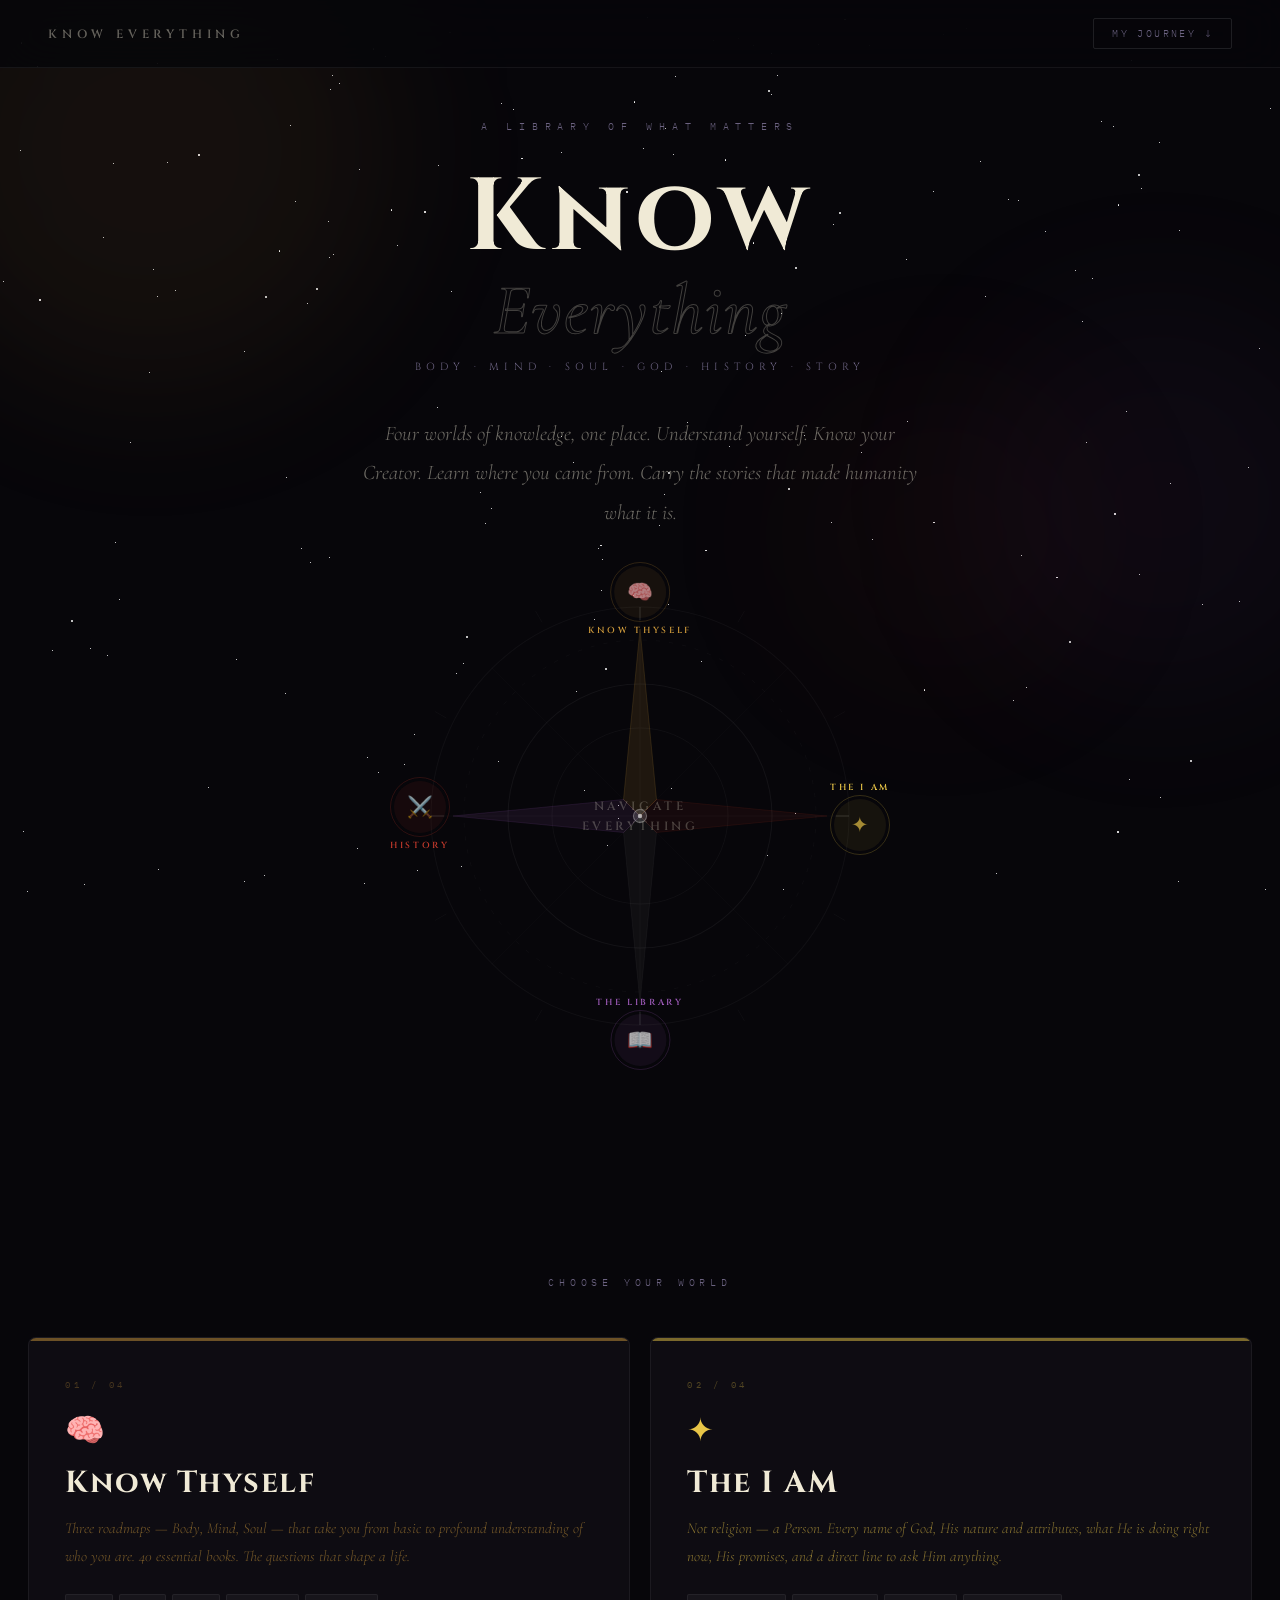
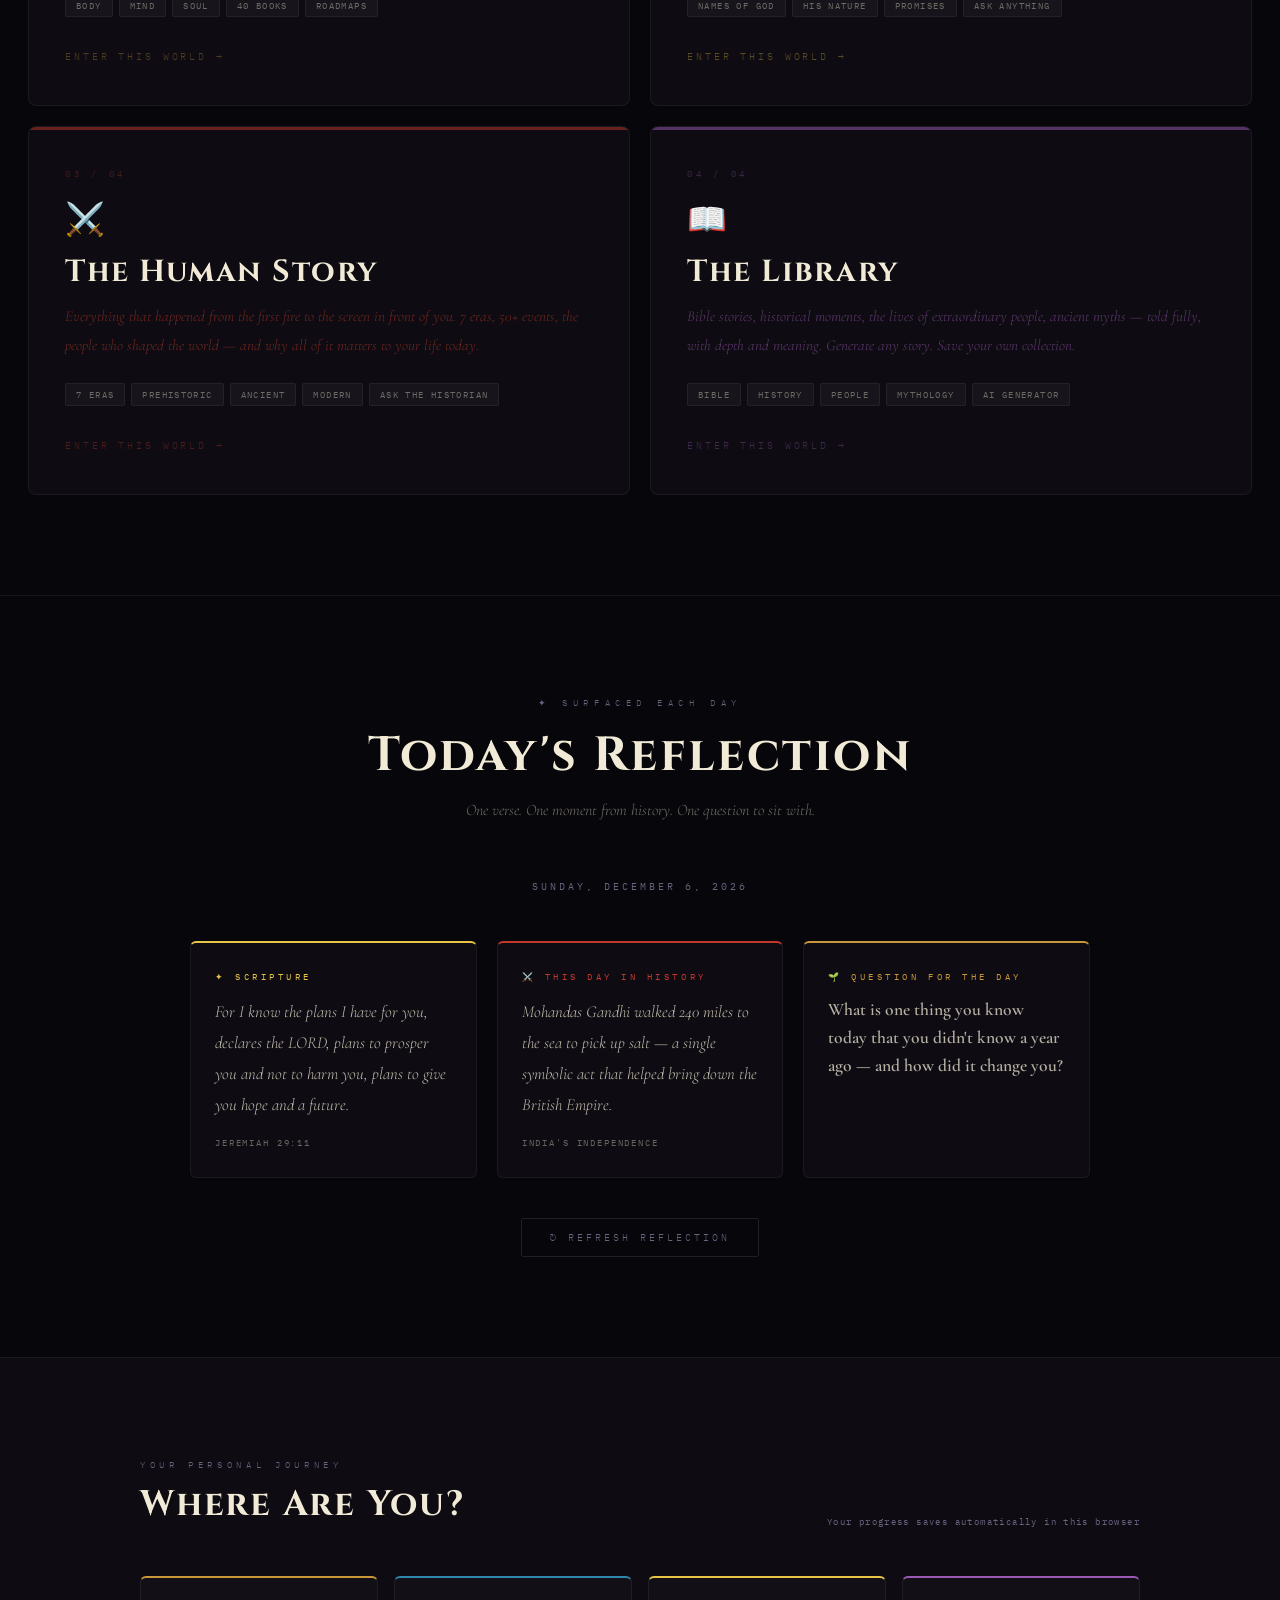
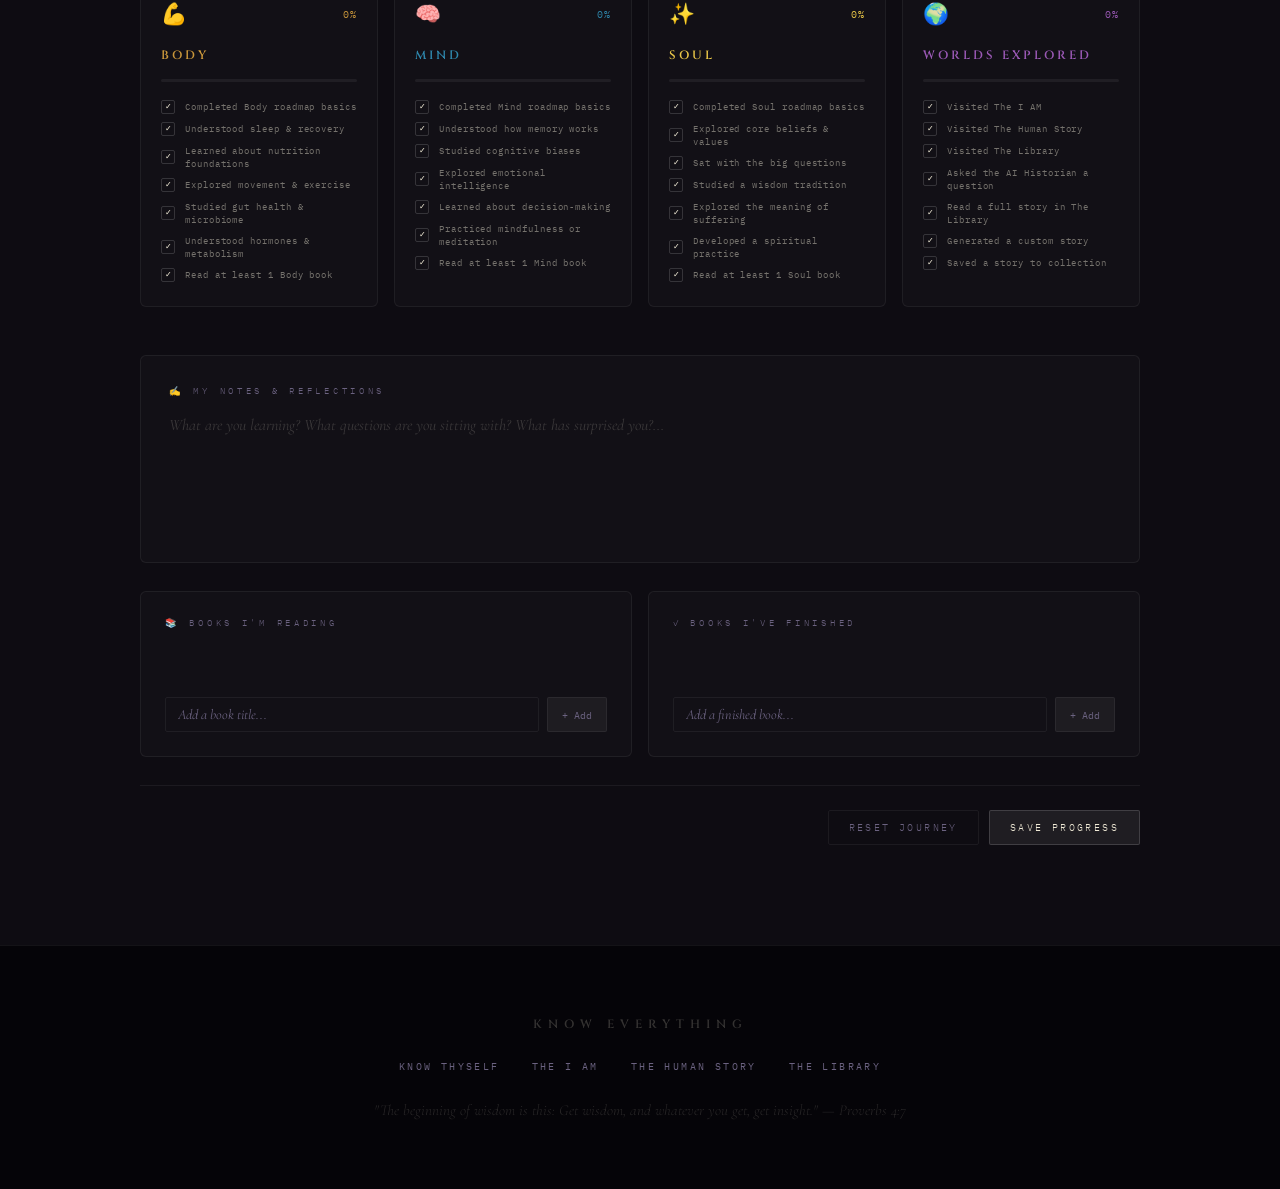
==== Masterthyself/index.html @ b45f204f "Add files via upload" ====
<!DOCTYPE html>
<html lang="en">
<head>
<meta charset="UTF-8">
<meta name="viewport" content="width=device-width, initial-scale=1.0">
<title>Know Everything — A Library of What Matters</title>
<link href="https://fonts.googleapis.com/css2?family=Cormorant+Garamond:ital,wght@0,300;0,400;0,600;0,700;1,300;1,400;1,700&family=Cinzel:wght@400;600;700;900&family=IBM+Plex+Mono:wght@300;400&display=swap" rel="stylesheet">
<link rel="stylesheet" href="index.css">
</head>

<body>

<!-- STARFIELD -->
<div class="starfield" id="starfield"></div>

<!-- AMBIENT ORBS -->
<div class="orb" style="width:500px;height:500px;top:-100px;left:-100px;background:var(--soul-glow);--d:18s;--tx:30px;--ty:20px;opacity:0.6"></div>
<div class="orb" style="width:400px;height:400px;bottom:200px;right:-80px;background:var(--stories-glow);--d:22s;--tx:-20px;--ty:-30px;opacity:0.5"></div>
<div class="orb" style="width:350px;height:350px;top:40%;left:60%;background:var(--history-glow);--d:26s;--tx:15px;--ty:25px;opacity:0.4"></div>

<!-- NAV -->
<nav class="top-nav">
  <span class="nav-brand">Know Everything</span>
  <a href="#journey" class="nav-cta">My Journey ↓</a>
</nav>

<!-- HERO -->
<section class="hero">
  <p class="hero-over">A Library of What Matters</p>
  <h1 class="hero-title">
    <span class="t1">Know</span>
    <span class="t2">Everything</span>
  </h1>
  <p class="hero-sub">Body · Mind · Soul · God · History · Story</p>
  <p class="hero-desc">Four worlds of knowledge, one place. Understand yourself. Know your Creator. Learn where you came from. Carry the stories that made humanity what it is.</p>

  <!-- COMPASS ROSE -->
  <div class="compass-wrap">
    <svg class="compass-svg" viewBox="0 0 400 400" fill="none" xmlns="http://www.w3.org/2000/svg">
      <!-- Outer ring -->
      <circle cx="200" cy="200" r="190" stroke="rgba(255,255,255,0.04)" stroke-width="1"/>
      <circle cx="200" cy="200" r="160" stroke="rgba(255,255,255,0.06)" stroke-width="0.5" stroke-dasharray="4 8"/>
      <circle cx="200" cy="200" r="120" stroke="rgba(255,255,255,0.05)" stroke-width="1"/>
      <circle cx="200" cy="200" r="80" stroke="rgba(255,255,255,0.08)" stroke-width="0.5"/>

      <!-- Compass spokes - 8 directions -->
      <line x1="200" y1="10" x2="200" y2="390" stroke="rgba(255,255,255,0.05)" stroke-width="0.5"/>
      <line x1="10" y1="200" x2="390" y2="200" stroke="rgba(255,255,255,0.05)" stroke-width="0.5"/>
      <line x1="65" y1="65" x2="335" y2="335" stroke="rgba(255,255,255,0.03)" stroke-width="0.5"/>
      <line x1="335" y1="65" x2="65" y2="335" stroke="rgba(255,255,255,0.03)" stroke-width="0.5"/>

      <!-- Cardinal diamond -->
      <polygon points="200,30 215,185 200,200 185,185" fill="rgba(201,150,58,0.12)" stroke="rgba(201,150,58,0.3)" stroke-width="0.5"/>
      <polygon points="200,370 185,215 200,200 215,215" fill="rgba(240,234,214,0.04)" stroke="rgba(255,255,255,0.08)" stroke-width="0.5"/>
      <polygon points="30,200 185,185 200,200 185,215" fill="rgba(155,89,182,0.1)" stroke="rgba(155,89,182,0.25)" stroke-width="0.5"/>
      <polygon points="370,200 215,215 200,200 215,185" fill="rgba(192,57,43,0.08)" stroke="rgba(192,57,43,0.2)" stroke-width="0.5"/>

      <!-- Degree marks -->
      <g stroke="rgba(255,255,255,0.12)" stroke-width="1">
        <line x1="200" y1="10" x2="200" y2="22"/>
        <line x1="200" y1="378" x2="200" y2="390"/>
        <line x1="10" y1="200" x2="22" y2="200"/>
        <line x1="378" y1="200" x2="390" y2="200"/>
      </g>

      <!-- Small tick marks every 30deg -->
      <g stroke="rgba(255,255,255,0.06)" stroke-width="0.5">
        <line x1="295" y1="13.6" x2="289" y2="24"/>
        <line x1="386.4" y1="105" x2="376" y2="111"/>
        <line x1="386.4" y1="295" x2="376" y2="289"/>
        <line x1="295" y1="386.4" x2="289" y2="376"/>
        <line x1="105" y1="386.4" x2="111" y2="376"/>
        <line x1="13.6" y1="295" x2="24" y2="289"/>
        <line x1="13.6" y1="105" x2="24" y2="111"/>
        <line x1="105" y1="13.6" x2="111" y2="24"/>
      </g>

      <!-- Center dot -->
      <circle cx="200" cy="200" r="6" fill="rgba(255,255,255,0.15)" stroke="rgba(255,255,255,0.3)" stroke-width="1"/>
      <circle cx="200" cy="200" r="2" fill="rgba(255,255,255,0.6)"/>
    </svg>

    <!-- Portal buttons -->
    <a href="roadmaps.html" class="portal-btn portal-top">
      <div class="portal-glyph" style="background:rgba(201,150,58,0.12);color:var(--soul)">🧠</div>
      <span class="portal-label" style="color:var(--soul)">Know Thyself</span>
    </a>
    <a href="god-page.html" class="portal-btn portal-right">
      <span class="portal-label" style="color:var(--god)">The I AM</span>
      <div class="portal-glyph" style="background:rgba(232,197,71,0.1);color:var(--god)">✦</div>
    </a>
    <a href="stories.html" class="portal-btn portal-bottom">
      <span class="portal-label" style="color:var(--stories)">The Library</span>
      <div class="portal-glyph" style="background:rgba(155,89,182,0.12);color:var(--stories)">📖</div>
    </a>
    <a href="history.html" class="portal-btn portal-left">
      <div class="portal-glyph" style="background:rgba(192,57,43,0.12);color:var(--history)">⚔️</div>
      <span class="portal-label" style="color:var(--history)">History</span>
    </a>

    <!-- Compass center text -->
    <div class="compass-center">
      <span class="compass-center-text">Navigate</span>
      <span class="compass-center-text" style="margin-top:4px;display:block">Everything</span>
    </div>
  </div>
</section>

<!-- PORTAL CARDS -->
<section class="portals-section">
  <p class="portals-label reveal">Choose Your World</p>
  <div class="portals-grid">
    <a href="roadmaps.html" class="portal-card reveal" style="color:var(--soul)">
      <span class="pc-num">01 / 04</span>
      <span class="pc-icon">🧠</span>
      <h2 class="pc-title">Know Thyself</h2>
      <p class="pc-desc">Three roadmaps — Body, Mind, Soul — that take you from basic to profound understanding of who you are. 40 essential books. The questions that shape a life.</p>
      <div class="pc-topics">
        <span class="pc-topic">Body</span>
        <span class="pc-topic">Mind</span>
        <span class="pc-topic">Soul</span>
        <span class="pc-topic">40 Books</span>
        <span class="pc-topic">Roadmaps</span>
      </div>
      <span class="pc-enter">Enter this world →</span>
    </a>

    <a href="god-page.html" class="portal-card reveal" style="color:var(--god)">
      <span class="pc-num">02 / 04</span>
      <span class="pc-icon">✦</span>
      <h2 class="pc-title">The I AM</h2>
      <p class="pc-desc">Not religion — a Person. Every name of God, His nature and attributes, what He is doing right now, His promises, and a direct line to ask Him anything.</p>
      <div class="pc-topics">
        <span class="pc-topic">Names of God</span>
        <span class="pc-topic">His Nature</span>
        <span class="pc-topic">Promises</span>
        <span class="pc-topic">Ask Anything</span>
      </div>
      <span class="pc-enter">Enter this world →</span>
    </a>

    <a href="history.html" class="portal-card reveal" style="color:var(--history)">
      <span class="pc-num">03 / 04</span>
      <span class="pc-icon">⚔️</span>
      <h2 class="pc-title">The Human Story</h2>
      <p class="pc-desc">Everything that happened from the first fire to the screen in front of you. 7 eras, 50+ events, the people who shaped the world — and why all of it matters to your life today.</p>
      <div class="pc-topics">
        <span class="pc-topic">7 Eras</span>
        <span class="pc-topic">Prehistoric</span>
        <span class="pc-topic">Ancient</span>
        <span class="pc-topic">Modern</span>
        <span class="pc-topic">Ask the Historian</span>
      </div>
      <span class="pc-enter">Enter this world →</span>
    </a>

    <a href="stories.html" class="portal-card reveal" style="color:var(--stories)">
      <span class="pc-num">04 / 04</span>
      <span class="pc-icon">📖</span>
      <h2 class="pc-title">The Library</h2>
      <p class="pc-desc">Bible stories, historical moments, the lives of extraordinary people, ancient myths — told fully, with depth and meaning. Generate any story. Save your own collection.</p>
      <div class="pc-topics">
        <span class="pc-topic">Bible</span>
        <span class="pc-topic">History</span>
        <span class="pc-topic">People</span>
        <span class="pc-topic">Mythology</span>
        <span class="pc-topic">AI Generator</span>
      </div>
      <span class="pc-enter">Enter this world →</span>
    </a>
  </div>
</section>

<!-- DAILY REFLECTION -->
<section class="daily-section" id="daily">
  <div class="daily-inner">
    <div class="daily-header reveal">
      <p class="daily-eyebrow">✦ Surfaced Each Day</p>
      <h2 class="daily-title">Today's Reflection</h2>
      <p class="daily-sub">One verse. One moment from history. One question to sit with.</p>
    </div>
    <p class="daily-date reveal" id="dailyDate">—</p>

    <div class="reflection-grid" id="reflectionGrid">
      <div class="ref-card reveal" id="refVerse" style="border-top:2px solid var(--god)">
        <p class="ref-card-type" style="color:var(--god)">✦ Scripture</p>
        <p class="ref-card-content" id="verseText">Loading...</p>
        <p class="ref-card-source" id="verseSource">—</p>
      </div>
      <div class="ref-card reveal" id="refHistory" style="border-top:2px solid var(--history)">
        <p class="ref-card-type" style="color:var(--history)">⚔️ This Day in History</p>
        <p class="ref-card-content" id="histText">Loading...</p>
        <p class="ref-card-source" id="histSource">—</p>
      </div>
      <div class="ref-card reveal" id="refQuestion" style="border-top:2px solid var(--soul)">
        <p class="ref-card-type" style="color:var(--soul)">🌱 Question for the Day</p>
        <p class="ref-card-question" id="questionText">Loading...</p>
      </div>
    </div>

    <div class="daily-refresh reveal">
      <button class="refresh-btn" onclick="loadReflection()">↻ Refresh Reflection</button>
    </div>
  </div>
</section>

<!-- JOURNEY TRACKER -->
<section class="tracker-section" id="journey">
  <div class="tracker-inner">
    <div class="tracker-header reveal">
      <div class="tracker-title-block">
        <p class="tracker-eyebrow">Your Personal Journey</p>
        <h2 class="tracker-title">Where Are You?</h2>
      </div>
      <p class="tracker-save-hint">Your progress saves automatically in this browser</p>
    </div>

    <div class="journey-pillars reveal">
      <!-- Body -->
      <div class="pillar" style="border-top:2px solid var(--soul)">
        <div class="pillar-top">
          <span class="pillar-icon">💪</span>
          <span class="pillar-pct" style="color:var(--soul)" id="pct-body">0%</span>
        </div>
        <p class="pillar-name" style="color:var(--soul)">Body</p>
        <div class="pillar-bar"><div class="pillar-bar-fill" id="bar-body" style="background:var(--soul);width:0%"></div></div>
        <div class="pillar-checkboxes" id="checks-body"></div>
      </div>

      <!-- Mind -->
      <div class="pillar" style="border-top:2px solid #2E86AB">
        <div class="pillar-top">
          <span class="pillar-icon">🧠</span>
          <span class="pillar-pct" style="color:#2E86AB" id="pct-mind">0%</span>
        </div>
        <p class="pillar-name" style="color:#2E86AB">Mind</p>
        <div class="pillar-bar"><div class="pillar-bar-fill" id="bar-mind" style="background:#2E86AB;width:0%"></div></div>
        <div class="pillar-checkboxes" id="checks-mind"></div>
      </div>

      <!-- Soul -->
      <div class="pillar" style="border-top:2px solid var(--god)">
        <div class="pillar-top">
          <span class="pillar-icon">✨</span>
          <span class="pillar-pct" style="color:var(--god)" id="pct-soul">0%</span>
        </div>
        <p class="pillar-name" style="color:var(--god)">Soul</p>
        <div class="pillar-bar"><div class="pillar-bar-fill" id="bar-soul" style="background:var(--god);width:0%"></div></div>
        <div class="pillar-checkboxes" id="checks-soul"></div>
      </div>

      <!-- Worlds -->
      <div class="pillar" style="border-top:2px solid var(--stories)">
        <div class="pillar-top">
          <span class="pillar-icon">🌍</span>
          <span class="pillar-pct" style="color:var(--stories)" id="pct-worlds">0%</span>
        </div>
        <p class="pillar-name" style="color:var(--stories)">Worlds Explored</p>
        <div class="pillar-bar"><div class="pillar-bar-fill" id="bar-worlds" style="background:var(--stories);width:0%"></div></div>
        <div class="pillar-checkboxes" id="checks-worlds"></div>
      </div>
    </div>

    <!-- Notes -->
    <div class="journey-notes reveal">
      <p class="notes-label">✍ My Notes & Reflections</p>
      <textarea class="notes-textarea" id="journeyNotes" rows="4" placeholder="What are you learning? What questions are you sitting with? What has surprised you?..." oninput="autoSave()"></textarea>
    </div>

    <!-- Books -->
    <div class="books-row reveal">
      <div class="books-block">
        <p class="books-label">📚 Books I'm Reading</p>
        <div class="books-list" id="readingList"></div>
        <div class="book-add-row">
          <input type="text" class="book-input" id="readingInput" placeholder="Add a book title..." onkeydown="if(event.key==='Enter')addBook('reading')"/>
          <button class="book-add-btn" onclick="addBook('reading')">+ Add</button>
        </div>
      </div>
      <div class="books-block">
        <p class="books-label">✓ Books I've Finished</p>
        <div class="books-list" id="finishedList"></div>
        <div class="book-add-row">
          <input type="text" class="book-input" id="finishedInput" placeholder="Add a finished book..." onkeydown="if(event.key==='Enter')addBook('finished')"/>
          <button class="book-add-btn" onclick="addBook('finished')">+ Add</button>
        </div>
      </div>
    </div>

    <div class="tracker-actions reveal">
      <span class="tracker-saved-msg" id="savedMsg">✓ Saved</span>
      <div class="action-btns">
        <button class="action-btn ghost" onclick="resetTracker()">Reset Journey</button>
        <button class="action-btn primary" onclick="saveTracker()">Save Progress</button>
      </div>
    </div>
  </div>
</section>

<!-- FOOTER -->
<footer>
  <p class="footer-brand">Know Everything</p>
  <div class="footer-links">
    <a href="roadmaps.html">Know Thyself</a>
    <a href="god-page.html">The I AM</a>
    <a href="history.html">The Human Story</a>
    <a href="stories.html">The Library</a>
  </div>
  <p class="footer-quote">"The beginning of wisdom is this: Get wisdom, and whatever you get, get insight." — Proverbs 4:7</p>
</footer>

<script src="index.js"></script>
</body>
</html>
---- Masterthyself/index.css ----
:root {
  --void: #07060A;
  --deep: #0E0C12;
  --surface: #151220;
  --border: rgba(255,255,255,0.06);
  --paper: #F0EAD6;
  --dim: rgba(240,234,214,0.45);
  --muted: #6B6280;

  --soul: #C9963A;
  --god: #E8C547;
  --history: #C0392B;
  --stories: #9B59B6;

  --soul-glow: rgba(201,150,58,0.12);
  --god-glow: rgba(232,197,71,0.1);
  --history-glow: rgba(192,57,43,0.1);
  --stories-glow: rgba(155,89,182,0.1);
}

* { margin:0; padding:0; box-sizing:border-box; }
html { scroll-behavior: smooth; }

body {
  background: var(--void);
  color: var(--paper);
  font-family: 'Cormorant Garamond', serif;
  overflow-x: hidden;
  min-height: 100vh;
}

::-webkit-scrollbar { width: 4px; }
::-webkit-scrollbar-track { background: var(--void); }
::-webkit-scrollbar-thumb { background: rgba(255,255,255,0.15); border-radius: 2px; }

/* ── STARFIELD ── */
.starfield {
  position: fixed;
  inset: 0;
  z-index: 0;
  pointer-events: none;
  overflow: hidden;
}

.star {
  position: absolute;
  background: white;
  border-radius: 50%;
  animation: twinkle var(--d) var(--delay) ease-in-out infinite;
}

@keyframes twinkle {
  0%,100% { opacity: var(--min-op); transform: scale(1); }
  50% { opacity: var(--max-op); transform: scale(1.3); }
}

/* ── AMBIENT ORBS ── */
.orb {
  position: fixed;
  border-radius: 50%;
  filter: blur(80px);
  pointer-events: none;
  z-index: 0;
  animation: orbFloat var(--d) ease-in-out infinite alternate;
}

@keyframes orbFloat {
  from { transform: translate(0,0) scale(1); }
  to { transform: translate(var(--tx), var(--ty)) scale(1.1); }
}

/* ── NAV ── */
.top-nav {
  position: fixed;
  top: 0; left: 0; right: 0;
  z-index: 200;
  display: flex;
  align-items: center;
  justify-content: space-between;
  padding: 18px 48px;
  background: rgba(7,6,10,0.85);
  backdrop-filter: blur(24px);
  border-bottom: 1px solid var(--border);
}

.nav-brand {
  font-family: 'Cinzel', serif;
  font-size: 0.75rem;
  font-weight: 600;
  letter-spacing: 0.4em;
  color: rgba(240,234,214,0.4);
  text-transform: uppercase;
}

.nav-cta {
  font-family: 'IBM Plex Mono', monospace;
  font-size: 0.6rem;
  font-weight: 300;
  letter-spacing: 0.25em;
  text-transform: uppercase;
  color: var(--muted);
  background: transparent;
  border: 1px solid rgba(255,255,255,0.1);
  padding: 8px 18px;
  border-radius: 2px;
  cursor: pointer;
  transition: all 0.3s;
  text-decoration: none;
  display: inline-block;
}

.nav-cta:hover {
  color: var(--paper);
  border-color: rgba(255,255,255,0.25);
  background: rgba(255,255,255,0.04);
}

/* ── HERO ── */
.hero {
  min-height: 100vh;
  display: flex;
  flex-direction: column;
  align-items: center;
  justify-content: center;
  text-align: center;
  padding: 120px 24px 80px;
  position: relative;
  z-index: 1;
}

.hero-over {
  font-family: 'IBM Plex Mono', monospace;
  font-size: 0.6rem;
  font-weight: 300;
  letter-spacing: 0.7em;
  text-transform: uppercase;
  color: var(--muted);
  margin-bottom: 32px;
  animation: fadeUp 1.2s ease both;
}

.hero-title {
  font-family: 'Cinzel', serif;
  font-size: clamp(2.8rem, 8vw, 7rem);
  font-weight: 700;
  line-height: 1.05;
  letter-spacing: 0.06em;
  margin-bottom: 12px;
  animation: fadeUp 1.2s 0.1s ease both;
}

.hero-title .t1 { color: var(--paper); display: block; }
.hero-title .t2 { 
  display: block;
  color: transparent;
  -webkit-text-stroke: 1px rgba(240,234,214,0.25);
  font-style: italic;
  font-weight: 400;
  font-family: 'Cormorant Garamond', serif;
  font-size: 0.7em;
  letter-spacing: 0.02em;
}

.hero-sub {
  font-family: 'Cinzel', serif;
  font-size: 0.65rem;
  font-weight: 400;
  letter-spacing: 0.5em;
  text-transform: uppercase;
  color: var(--muted);
  margin-bottom: 40px;
  animation: fadeUp 1.2s 0.2s ease both;
}

.hero-desc {
  font-size: clamp(1.05rem, 1.8vw, 1.3rem);
  font-weight: 300;
  font-style: italic;
  line-height: 1.9;
  color: var(--dim);
  max-width: 560px;
  margin: 0 auto 64px;
  animation: fadeUp 1.2s 0.3s ease both;
}

/* ── COMPASS ROSE / MANDALA ── */
.compass-wrap {
  position: relative;
  width: min(440px, 80vw);
  height: min(440px, 80vw);
  margin: 0 auto 80px;
  animation: fadeUp 1.2s 0.4s ease both;
}

.compass-svg {
  width: 100%; height: 100%;
  animation: rotateSlow 120s linear infinite;
}

@keyframes rotateSlow {
  from { transform: rotate(0deg); }
  to { transform: rotate(360deg); }
}

.compass-center {
  position: absolute;
  top: 50%; left: 50%;
  transform: translate(-50%, -50%);
  text-align: center;
  animation: rotateSlow 120s linear infinite reverse;
}

.compass-center-text {
  font-family: 'Cinzel', serif;
  font-size: clamp(0.55rem, 1.2vw, 0.75rem);
  font-weight: 600;
  letter-spacing: 0.3em;
  text-transform: uppercase;
  color: rgba(240,234,214,0.25);
  display: block;
}

/* Portal buttons around compass */
.portal-btn {
  position: absolute;
  text-align: center;
  cursor: pointer;
  transition: all 0.4s ease;
  text-decoration: none;
  display: flex;
  flex-direction: column;
  align-items: center;
  gap: 6px;
}

.portal-btn:hover { transform: scale(1.08); }
.portal-btn:hover .portal-glyph { opacity: 1; }

.portal-top { top: -30px; left: 50%; transform: translateX(-50%); }
.portal-right { right: -30px; top: 50%; transform: translateY(-50%); }
.portal-bottom { bottom: -30px; left: 50%; transform: translateX(-50%); }
.portal-left { left: -30px; top: 50%; transform: translateY(-50%); }

.portal-top:hover { transform: translateX(-50%) scale(1.08); }
.portal-right:hover { transform: translateY(-50%) scale(1.08); }
.portal-bottom:hover { transform: translateX(-50%) scale(1.08); }
.portal-left:hover { transform: translateY(-50%) scale(1.08); }

.portal-glyph {
  width: 52px; height: 52px;
  border-radius: 50%;
  display: flex; align-items: center; justify-content: center;
  font-size: 1.3rem;
  opacity: 0.7;
  transition: opacity 0.3s;
  position: relative;
}

.portal-glyph::after {
  content: '';
  position: absolute;
  inset: -4px;
  border-radius: 50%;
  border: 1px solid currentColor;
  opacity: 0.3;
}

.portal-label {
  font-family: 'Cinzel', serif;
  font-size: 0.55rem;
  font-weight: 600;
  letter-spacing: 0.3em;
  text-transform: uppercase;
  white-space: nowrap;
}

/* ── PORTAL CARDS (below hero) ── */
.portals-section {
  padding: 80px 28px 100px;
  position: relative;
  z-index: 1;
  max-width: 1280px;
  margin: 0 auto;
}

.portals-label {
  font-family: 'IBM Plex Mono', monospace;
  font-size: 0.6rem;
  font-weight: 300;
  letter-spacing: 0.5em;
  text-transform: uppercase;
  color: var(--muted);
  text-align: center;
  margin-bottom: 48px;
}

.portals-grid {
  display: grid;
  grid-template-columns: repeat(2, 1fr);
  gap: 20px;
}

.portal-card {
  background: var(--deep);
  border: 1px solid var(--border);
  border-radius: 8px;
  padding: 40px 36px;
  text-decoration: none;
  display: block;
  position: relative;
  overflow: hidden;
  transition: all 0.4s ease;
  cursor: pointer;
}

.portal-card::before {
  content: '';
  position: absolute;
  top: 0; left: 0; right: 0;
  height: 3px;
  background: currentColor;
  opacity: 0.5;
  transition: opacity 0.3s;
}

.portal-card:hover::before { opacity: 1; }

.portal-card::after {
  content: '';
  position: absolute;
  inset: 0;
  background: radial-gradient(ellipse at 20% 20%, currentColor, transparent 70%);
  opacity: 0;
  transition: opacity 0.4s;
  pointer-events: none;
}

.portal-card:hover::after { opacity: 0.05; }

.portal-card:hover {
  transform: translateY(-4px);
  border-color: rgba(255,255,255,0.12);
  box-shadow: 0 20px 60px rgba(0,0,0,0.5);
}

.pc-num {
  font-family: 'IBM Plex Mono', monospace;
  font-size: 0.58rem;
  letter-spacing: 0.4em;
  opacity: 0.3;
  margin-bottom: 20px;
  display: block;
}

.pc-icon {
  font-size: 2rem;
  margin-bottom: 16px;
  display: block;
}

.pc-title {
  font-family: 'Cinzel', serif;
  font-size: clamp(1.3rem, 2.5vw, 1.9rem);
  font-weight: 700;
  letter-spacing: 0.05em;
  line-height: 1.1;
  margin-bottom: 14px;
  color: var(--paper);
}

.pc-desc {
  font-size: 0.95rem;
  font-weight: 300;
  font-style: italic;
  line-height: 1.85;
  opacity: 0.55;
  margin-bottom: 24px;
}

.pc-topics {
  display: flex;
  flex-wrap: wrap;
  gap: 6px;
  margin-bottom: 28px;
}

.pc-topic {
  font-family: 'IBM Plex Mono', monospace;
  font-size: 0.58rem;
  letter-spacing: 0.15em;
  text-transform: uppercase;
  padding: 4px 10px;
  border-radius: 2px;
  background: rgba(255,255,255,0.04);
  color: rgba(240,234,214,0.4);
  border: 1px solid rgba(255,255,255,0.06);
}

.pc-enter {
  font-family: 'IBM Plex Mono', monospace;
  font-size: 0.6rem;
  font-weight: 300;
  letter-spacing: 0.3em;
  text-transform: uppercase;
  opacity: 0.35;
  transition: opacity 0.3s;
}

.portal-card:hover .pc-enter { opacity: 0.7; }

/* ── DAILY REFLECTION ── */
.daily-section {
  padding: 100px 28px;
  position: relative;
  z-index: 1;
  border-top: 1px solid var(--border);
}

.daily-inner {
  max-width: 900px;
  margin: 0 auto;
}

.daily-header {
  text-align: center;
  margin-bottom: 60px;
}

.daily-eyebrow {
  font-family: 'IBM Plex Mono', monospace;
  font-size: 0.58rem;
  font-weight: 300;
  letter-spacing: 0.6em;
  text-transform: uppercase;
  color: var(--muted);
  margin-bottom: 14px;
}

.daily-title {
  font-family: 'Cinzel', serif;
  font-size: clamp(1.8rem, 4vw, 3rem);
  font-weight: 700;
  letter-spacing: 0.05em;
  color: var(--paper);
  margin-bottom: 12px;
}

.daily-sub {
  font-size: 1rem;
  font-weight: 300;
  font-style: italic;
  color: var(--dim);
}

/* Date display */
.daily-date {
  font-family: 'IBM Plex Mono', monospace;
  font-size: 0.62rem;
  letter-spacing: 0.3em;
  text-transform: uppercase;
  color: var(--muted);
  text-align: center;
  margin-bottom: 48px;
}

/* Reflection cards */
.reflection-grid {
  display: grid;
  grid-template-columns: repeat(3, 1fr);
  gap: 20px;
  margin-bottom: 40px;
}

.ref-card {
  background: var(--deep);
  border: 1px solid var(--border);
  border-radius: 6px;
  padding: 28px 24px;
  position: relative;
  overflow: hidden;
  transition: all 0.3s;
}

.ref-card:hover {
  border-color: rgba(255,255,255,0.1);
  transform: translateY(-3px);
}

.ref-card-type {
  font-family: 'IBM Plex Mono', monospace;
  font-size: 0.55rem;
  font-weight: 400;
  letter-spacing: 0.4em;
  text-transform: uppercase;
  margin-bottom: 14px;
}

.ref-card-content {
  font-family: 'Cormorant Garamond', serif;
  font-size: 1.05rem;
  font-style: italic;
  font-weight: 300;
  line-height: 1.85;
  color: rgba(240,234,214,0.8);
  margin-bottom: 16px;
}

.ref-card-source {
  font-family: 'IBM Plex Mono', monospace;
  font-size: 0.58rem;
  letter-spacing: 0.2em;
  text-transform: uppercase;
  opacity: 0.4;
}

.ref-card-question {
  font-family: 'Cormorant Garamond', serif;
  font-size: 1.1rem;
  font-weight: 600;
  line-height: 1.6;
  color: rgba(240,234,214,0.75);
}

/* Refresh button */
.daily-refresh {
  text-align: center;
}

.refresh-btn {
  font-family: 'IBM Plex Mono', monospace;
  font-size: 0.62rem;
  font-weight: 300;
  letter-spacing: 0.3em;
  text-transform: uppercase;
  background: transparent;
  border: 1px solid rgba(255,255,255,0.1);
  color: var(--muted);
  padding: 12px 28px;
  border-radius: 2px;
  cursor: pointer;
  transition: all 0.3s;
}

.refresh-btn:hover {
  border-color: rgba(255,255,255,0.25);
  color: var(--paper);
  background: rgba(255,255,255,0.03);
}

/* ── JOURNEY TRACKER ── */
.tracker-section {
  padding: 100px 28px;
  position: relative;
  z-index: 1;
  border-top: 1px solid var(--border);
  background: var(--deep);
}

.tracker-inner {
  max-width: 1000px;
  margin: 0 auto;
}

.tracker-header {
  display: flex;
  align-items: flex-end;
  justify-content: space-between;
  margin-bottom: 48px;
  flex-wrap: wrap;
  gap: 20px;
}

.tracker-title-block {}
.tracker-eyebrow {
  font-family: 'IBM Plex Mono', monospace;
  font-size: 0.58rem;
  font-weight: 300;
  letter-spacing: 0.5em;
  text-transform: uppercase;
  color: var(--muted);
  margin-bottom: 10px;
}

.tracker-title {
  font-family: 'Cinzel', serif;
  font-size: clamp(1.5rem, 3vw, 2.2rem);
  font-weight: 700;
  letter-spacing: 0.05em;
  color: var(--paper);
}

.tracker-save-hint {
  font-family: 'IBM Plex Mono', monospace;
  font-size: 0.58rem;
  letter-spacing: 0.15em;
  color: var(--muted);
  text-align: right;
}

/* Journey pillars */
.journey-pillars {
  display: grid;
  grid-template-columns: repeat(4, 1fr);
  gap: 16px;
  margin-bottom: 48px;
}

.pillar {
  background: rgba(255,255,255,0.02);
  border: 1px solid var(--border);
  border-radius: 6px;
  padding: 24px 20px;
  position: relative;
  overflow: hidden;
}

.pillar-top {
  display: flex;
  align-items: center;
  justify-content: space-between;
  margin-bottom: 20px;
}

.pillar-icon { font-size: 1.3rem; }

.pillar-pct {
  font-family: 'IBM Plex Mono', monospace;
  font-size: 0.65rem;
  letter-spacing: 0.1em;
}

.pillar-name {
  font-family: 'Cinzel', serif;
  font-size: 0.75rem;
  font-weight: 600;
  letter-spacing: 0.25em;
  text-transform: uppercase;
  margin-bottom: 16px;
  color: var(--paper);
}

.pillar-bar {
  height: 3px;
  background: rgba(255,255,255,0.06);
  border-radius: 2px;
  margin-bottom: 18px;
  overflow: hidden;
}

.pillar-bar-fill {
  height: 100%;
  border-radius: 2px;
  transition: width 0.8s cubic-bezier(0.4, 0, 0.2, 1);
}

.pillar-checkboxes {
  display: flex;
  flex-direction: column;
  gap: 8px;
}

.pillar-check {
  display: flex;
  align-items: center;
  gap: 10px;
  cursor: pointer;
  transition: opacity 0.2s;
}

.pillar-check:hover { opacity: 0.9; }

.check-box {
  width: 14px; height: 14px;
  border-radius: 2px;
  border: 1px solid rgba(255,255,255,0.15);
  flex-shrink: 0;
  display: flex; align-items: center; justify-content: center;
  transition: all 0.25s;
  background: transparent;
  cursor: pointer;
  font-size: 0.5rem;
}

.check-box.checked {
  background: currentColor;
  border-color: currentColor;
}

.check-label {
  font-family: 'IBM Plex Mono', monospace;
  font-size: 0.58rem;
  letter-spacing: 0.1em;
  color: rgba(240,234,214,0.45);
  transition: color 0.25s;
  line-height: 1.4;
}

.pillar-check.done .check-label {
  color: rgba(240,234,214,0.2);
  text-decoration: line-through;
}

/* Notes section */
.journey-notes {
  background: rgba(255,255,255,0.02);
  border: 1px solid var(--border);
  border-radius: 6px;
  padding: 28px;
  margin-bottom: 28px;
}

.notes-label {
  font-family: 'IBM Plex Mono', monospace;
  font-size: 0.58rem;
  font-weight: 300;
  letter-spacing: 0.4em;
  text-transform: uppercase;
  color: var(--muted);
  margin-bottom: 14px;
}

.notes-textarea {
  width: 100%;
  background: transparent;
  border: none;
  color: rgba(240,234,214,0.65);
  font-family: 'Cormorant Garamond', serif;
  font-size: 1rem;
  font-style: italic;
  line-height: 1.85;
  resize: none;
  outline: none;
  min-height: 80px;
  caret-color: var(--soul);
}

.notes-textarea::placeholder { color: rgba(240,234,214,0.18); }

/* Books read */
.books-row {
  display: grid;
  grid-template-columns: 1fr 1fr;
  gap: 16px;
}

.books-block {
  background: rgba(255,255,255,0.02);
  border: 1px solid var(--border);
  border-radius: 6px;
  padding: 24px;
}

.books-label {
  font-family: 'IBM Plex Mono', monospace;
  font-size: 0.58rem;
  font-weight: 300;
  letter-spacing: 0.4em;
  text-transform: uppercase;
  color: var(--muted);
  margin-bottom: 14px;
}

.books-list {
  display: flex;
  flex-direction: column;
  gap: 8px;
  margin-bottom: 14px;
  min-height: 40px;
}

.book-entry {
  display: flex;
  align-items: center;
  justify-content: space-between;
  gap: 8px;
  padding: 6px 10px;
  background: rgba(255,255,255,0.03);
  border-radius: 3px;
  animation: fadeIn 0.3s ease;
}

@keyframes fadeIn { from{opacity:0} to{opacity:1} }

.book-entry-text {
  font-family: 'Cormorant Garamond', serif;
  font-size: 0.88rem;
  color: rgba(240,234,214,0.65);
  font-style: italic;
  flex: 1;
}

.book-remove {
  background: transparent;
  border: none;
  color: rgba(255,255,255,0.15);
  cursor: pointer;
  font-size: 0.7rem;
  padding: 2px 4px;
  transition: color 0.2s;
  flex-shrink: 0;
}

.book-remove:hover { color: var(--history); }

.book-add-row {
  display: flex;
  gap: 8px;
}

.book-input {
  flex: 1;
  background: transparent;
  border: 1px solid var(--border);
  border-radius: 2px;
  padding: 8px 12px;
  color: var(--paper);
  font-family: 'Cormorant Garamond', serif;
  font-size: 0.88rem;
  font-style: italic;
  outline: none;
  caret-color: var(--soul);
  transition: border-color 0.3s;
}

.book-input:focus { border-color: rgba(255,255,255,0.2); }
.book-input::placeholder { color: var(--muted); }

.book-add-btn {
  background: rgba(255,255,255,0.05);
  border: 1px solid var(--border);
  color: var(--muted);
  font-family: 'IBM Plex Mono', monospace;
  font-size: 0.65rem;
  padding: 8px 14px;
  border-radius: 2px;
  cursor: pointer;
  transition: all 0.25s;
  white-space: nowrap;
}

.book-add-btn:hover { background: rgba(255,255,255,0.09); color: var(--paper); }

/* Save/reset bar */
.tracker-actions {
  display: flex;
  align-items: center;
  justify-content: space-between;
  margin-top: 28px;
  padding-top: 24px;
  border-top: 1px solid var(--border);
  flex-wrap: wrap;
  gap: 12px;
}

.tracker-saved-msg {
  font-family: 'IBM Plex Mono', monospace;
  font-size: 0.58rem;
  letter-spacing: 0.2em;
  text-transform: uppercase;
  color: #7B9E6B;
  opacity: 0;
  transition: opacity 0.5s;
}

.tracker-saved-msg.visible { opacity: 1; }

.action-btns { display: flex; gap: 10px; }

.action-btn {
  font-family: 'IBM Plex Mono', monospace;
  font-size: 0.6rem;
  font-weight: 300;
  letter-spacing: 0.25em;
  text-transform: uppercase;
  padding: 10px 20px;
  border-radius: 2px;
  cursor: pointer;
  transition: all 0.25s;
}

.action-btn.primary {
  background: rgba(255,255,255,0.07);
  border: 1px solid rgba(255,255,255,0.15);
  color: var(--paper);
}

.action-btn.primary:hover {
  background: rgba(255,255,255,0.12);
}

.action-btn.ghost {
  background: transparent;
  border: 1px solid rgba(255,255,255,0.06);
  color: var(--muted);
}

.action-btn.ghost:hover { color: var(--paper); border-color: rgba(255,255,255,0.12); }

/* ── FOOTER ── */
footer {
  padding: 70px 28px;
  text-align: center;
  border-top: 1px solid var(--border);
  position: relative;
  z-index: 1;
  background: #050408;
}

.footer-brand {
  font-family: 'Cinzel', serif;
  font-size: 0.75rem;
  font-weight: 600;
  letter-spacing: 0.5em;
  color: rgba(240,234,214,0.2);
  margin-bottom: 28px;
  text-transform: uppercase;
}

.footer-links {
  display: flex;
  gap: 32px;
  justify-content: center;
  flex-wrap: wrap;
  margin-bottom: 28px;
}

.footer-links a {
  font-family: 'IBM Plex Mono', monospace;
  font-size: 0.6rem;
  letter-spacing: 0.25em;
  text-transform: uppercase;
  color: var(--muted);
  text-decoration: none;
  transition: color 0.3s;
}

.footer-links a:hover { color: var(--paper); }

.footer-quote {
  font-family: 'Cormorant Garamond', serif;
  font-size: 0.95rem;
  font-style: italic;
  font-weight: 300;
  color: rgba(240,234,214,0.15);
}

/* ── ANIMATIONS ── */
@keyframes fadeUp { from{opacity:0;transform:translateY(24px)} to{opacity:1;transform:translateY(0)} }

.reveal { opacity:0; transform:translateY(28px); transition: opacity 0.8s ease, transform 0.8s ease; }
.reveal.visible { opacity:1; transform:translateY(0); }

/* ── RESPONSIVE ── */
@media (max-width: 900px) {
  .portals-grid { grid-template-columns: 1fr; }
  .journey-pillars { grid-template-columns: repeat(2,1fr); }
  .reflection-grid { grid-template-columns: 1fr; }
  .books-row { grid-template-columns: 1fr; }
}

@media (max-width: 600px) {
  .top-nav { padding: 14px 20px; }
  .journey-pillars { grid-template-columns: 1fr; }
}
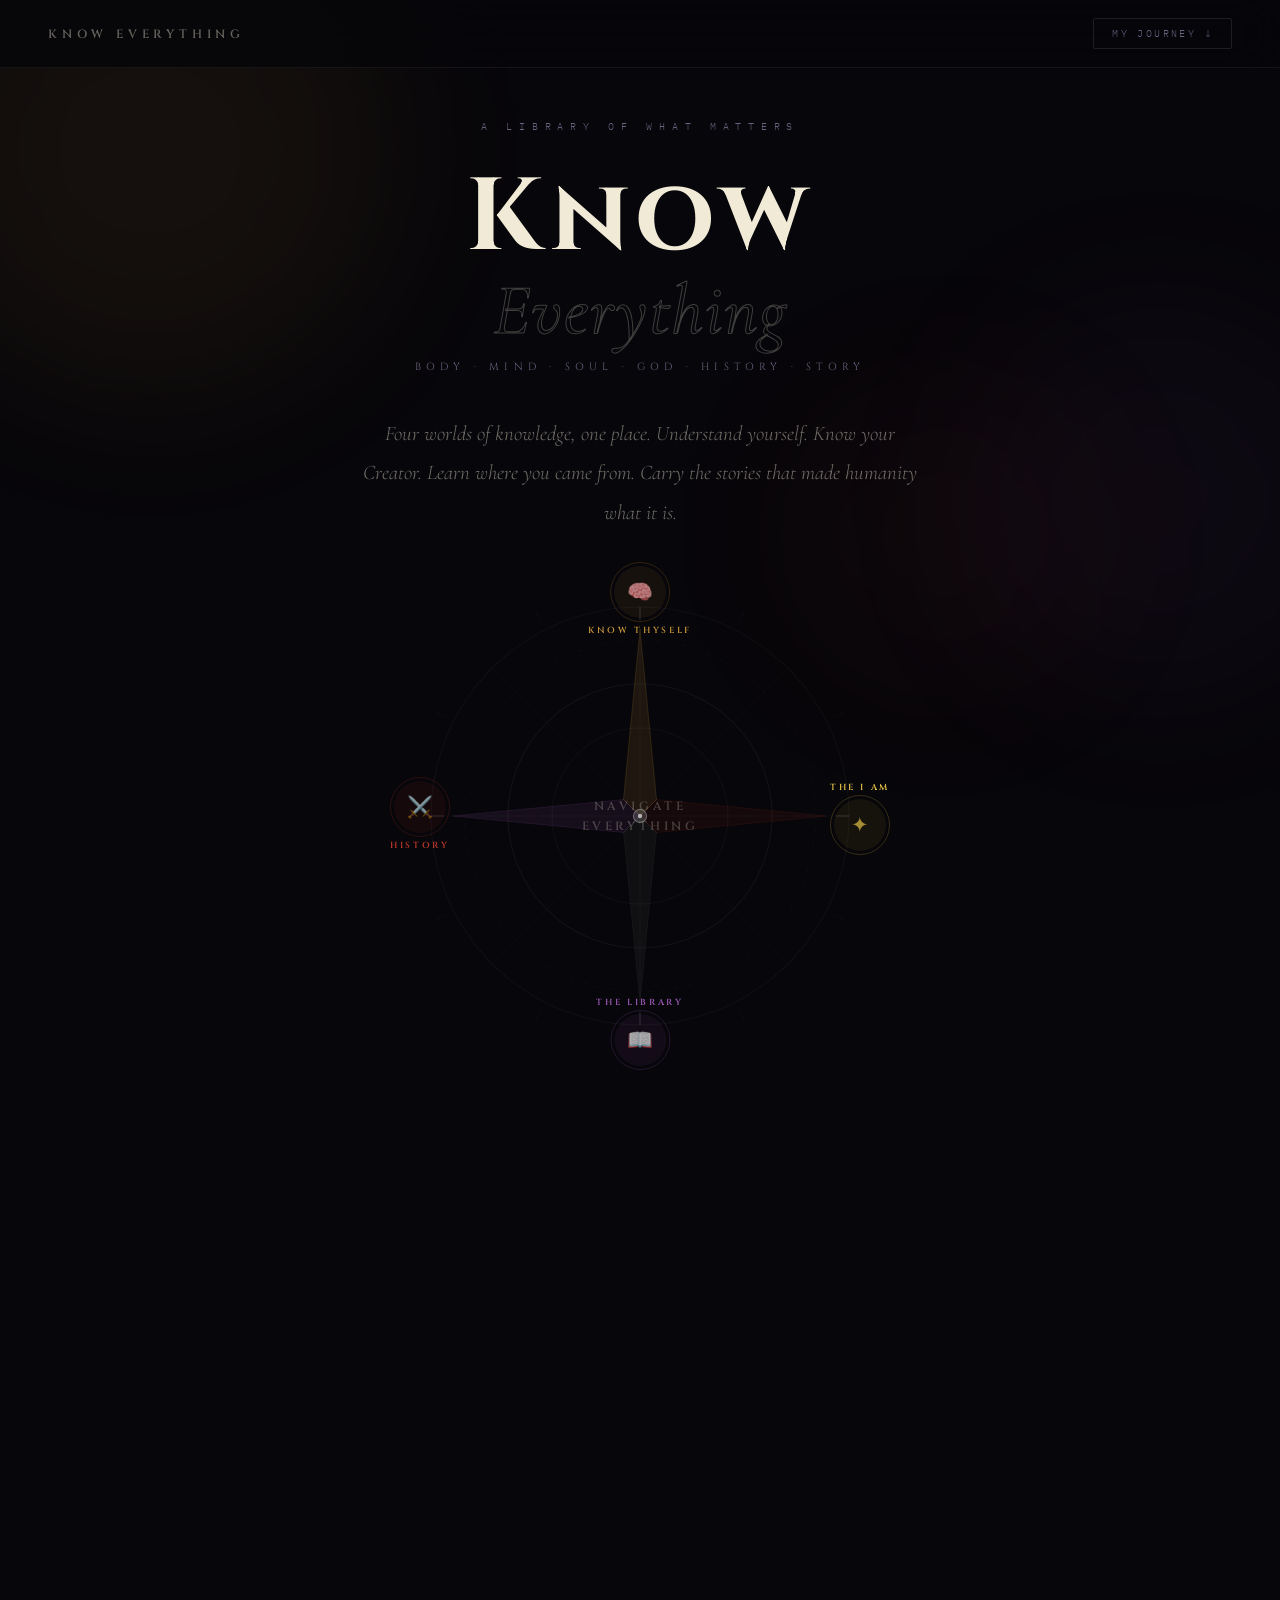
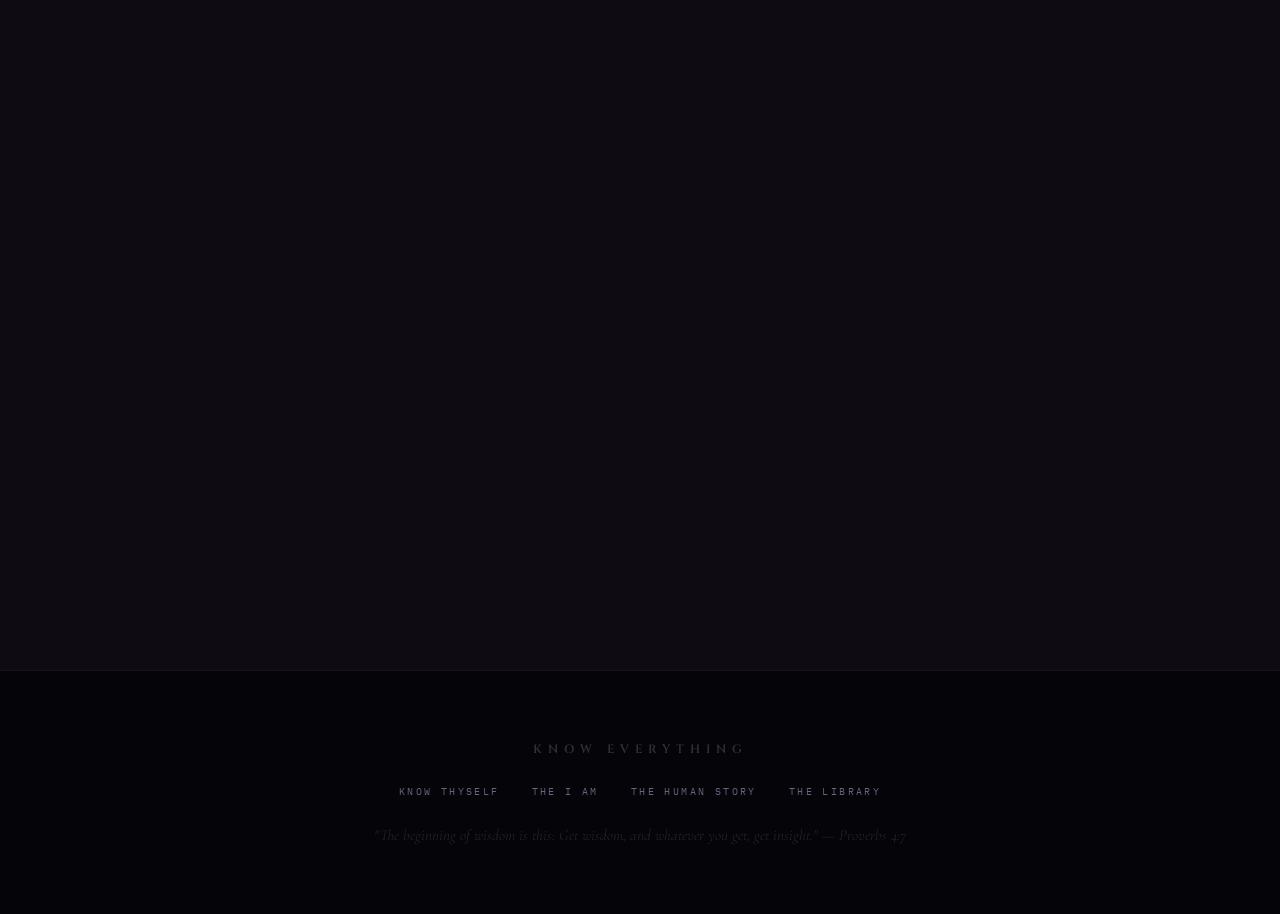
==== commit 604e5f27: "Add files via upload" ====
--- a/Masterthyself/index.html
+++ b/Masterthyself/index.html
@@ -7,7 +7,6 @@
 <link href="https://fonts.googleapis.com/css2?family=Cormorant+Garamond:ital,wght@0,300;0,400;0,600;0,700;1,300;1,400;1,700&family=Cinzel:wght@400;600;700;900&family=IBM+Plex+Mono:wght@300;400&display=swap" rel="stylesheet">
 <link rel="stylesheet" href="index.css">
 </head>
-
 <body>
 
 <!-- STARFIELD -->
@@ -309,6 +308,6 @@
   <p class="footer-quote">"The beginning of wisdom is this: Get wisdom, and whatever you get, get insight." — Proverbs 4:7</p>
 </footer>
 
-<script src="index.js"></script>
+<script src="script.js"></script>
 </body>
 </html>
--- a/Masterthyself/index.css
+++ b/Masterthyself/index.css
@@ -1,3 +1,4 @@
+
 :root {
   --void: #07060A;
   --deep: #0E0C12;
@@ -962,3 +963,57 @@
   .top-nav { padding: 14px 20px; }
   .journey-pillars { grid-template-columns: 1fr; }
 }
+
+/* ═══════════════════════════════════════
+   MOBILE READABILITY FIX — KNOW EVERYTHING
+   Boosts font sizes + lifts dim opacities on <= 768px
+═══════════════════════════════════════ */
+@media (max-width: 768px) {
+  body { font-size: 16px; }
+  .nav-brand, .nav-cta, .nav-back, .back-link { font-size: 0.72rem !important; opacity: 0.8 !important; letter-spacing: 0.2em !important; }
+  .hero-over, .hero-sub, .hero-tag { font-size: 0.72rem !important; letter-spacing: 0.25em !important; opacity: 0.85 !important; }
+  .hero-desc { font-size: 1.1rem !important; opacity: 0.75 !important; }
+  .portals-label, .daily-eyebrow, .tracker-eyebrow { font-size: 0.72rem !important; opacity: 0.8 !important; }
+  .pc-num, .pc-enter { font-size: 0.68rem !important; opacity: 0.65 !important; }
+  .pc-topic, .pc-tag { font-size: 0.65rem !important; opacity: 0.7 !important; }
+  .pc-desc { font-size: 1rem !important; opacity: 0.72 !important; }
+  .ref-card-type, .ref-card-source { font-size: 0.7rem !important; opacity: 0.72 !important; }
+  .ref-card-content { font-size: 1.05rem !important; opacity: 0.88 !important; }
+  .ref-card-question { font-size: 1.05rem !important; }
+  .daily-sub, .daily-date { font-size: 0.72rem !important; opacity: 0.72 !important; }
+  .refresh-btn { font-size: 0.72rem !important; }
+  .pillar-name { font-size: 0.82rem !important; }
+  .pillar-pct { font-size: 0.72rem !important; }
+  .check-label { font-size: 0.7rem !important; color: rgba(240,234,214,0.72) !important; }
+  .pillar-check.done .check-label { color: rgba(240,234,214,0.38) !important; }
+  .notes-label, .books-label { font-size: 0.7rem !important; opacity: 0.8 !important; }
+  .notes-textarea { font-size: 1rem !important; color: rgba(240,234,214,0.82) !important; }
+  .notes-textarea::placeholder { color: rgba(240,234,214,0.42) !important; }
+  .book-entry-text { font-size: 0.95rem !important; color: rgba(240,234,214,0.82) !important; }
+  .book-input { font-size: 0.92rem !important; }
+  .book-add-btn, .action-btn { font-size: 0.7rem !important; }
+  .tracker-save-hint { font-size: 0.68rem !important; opacity: 0.65 !important; }
+  .footer-brand { font-size: 0.72rem !important; opacity: 0.5 !important; }
+  .footer-links a { font-size: 0.7rem !important; opacity: 0.72 !important; }
+  .footer-quote { font-size: 0.9rem !important; opacity: 0.42 !important; }
+  .era-badge, .category-badge { font-size: 0.68rem !important; opacity: 0.8 !important; }
+  .cmsg-bubble { font-size: 0.92rem !important; line-height: 1.75 !important; }
+  .portal-label { font-size: 0.7rem !important; letter-spacing: 0.12em !important; }
+  /* roadmaps page */
+  .roadmap-tag, .phase-label, .level-badge { font-size: 0.68rem !important; opacity: 0.72 !important; }
+  .roadmap-desc, .phase-desc, .book-desc { font-size: 0.92rem !important; opacity: 0.75 !important; }
+  /* stories page */
+  .story-category, .story-era, .story-source { font-size: 0.68rem !important; opacity: 0.72 !important; }
+  .story-excerpt { font-size: 0.95rem !important; opacity: 0.78 !important; }
+  .story-footer-text { font-size: 0.68rem !important; opacity: 0.65 !important; }
+  /* god page */
+  .attr-label, .name-label, .promise-tag { font-size: 0.68rem !important; opacity: 0.72 !important; }
+  /* history page */
+  .event-date, .era-span, .event-impact { font-size: 0.68rem !important; opacity: 0.72 !important; }
+  .event-body, .era-intro { font-size: 0.92rem !important; opacity: 0.75 !important; }
+}
+@media (max-width: 400px) {
+  .hero-title { font-size: 2.4rem !important; }
+  .pc-title { font-size: 1.2rem !important; }
+  .daily-title, .tracker-title { font-size: 1.5rem !important; }
+}
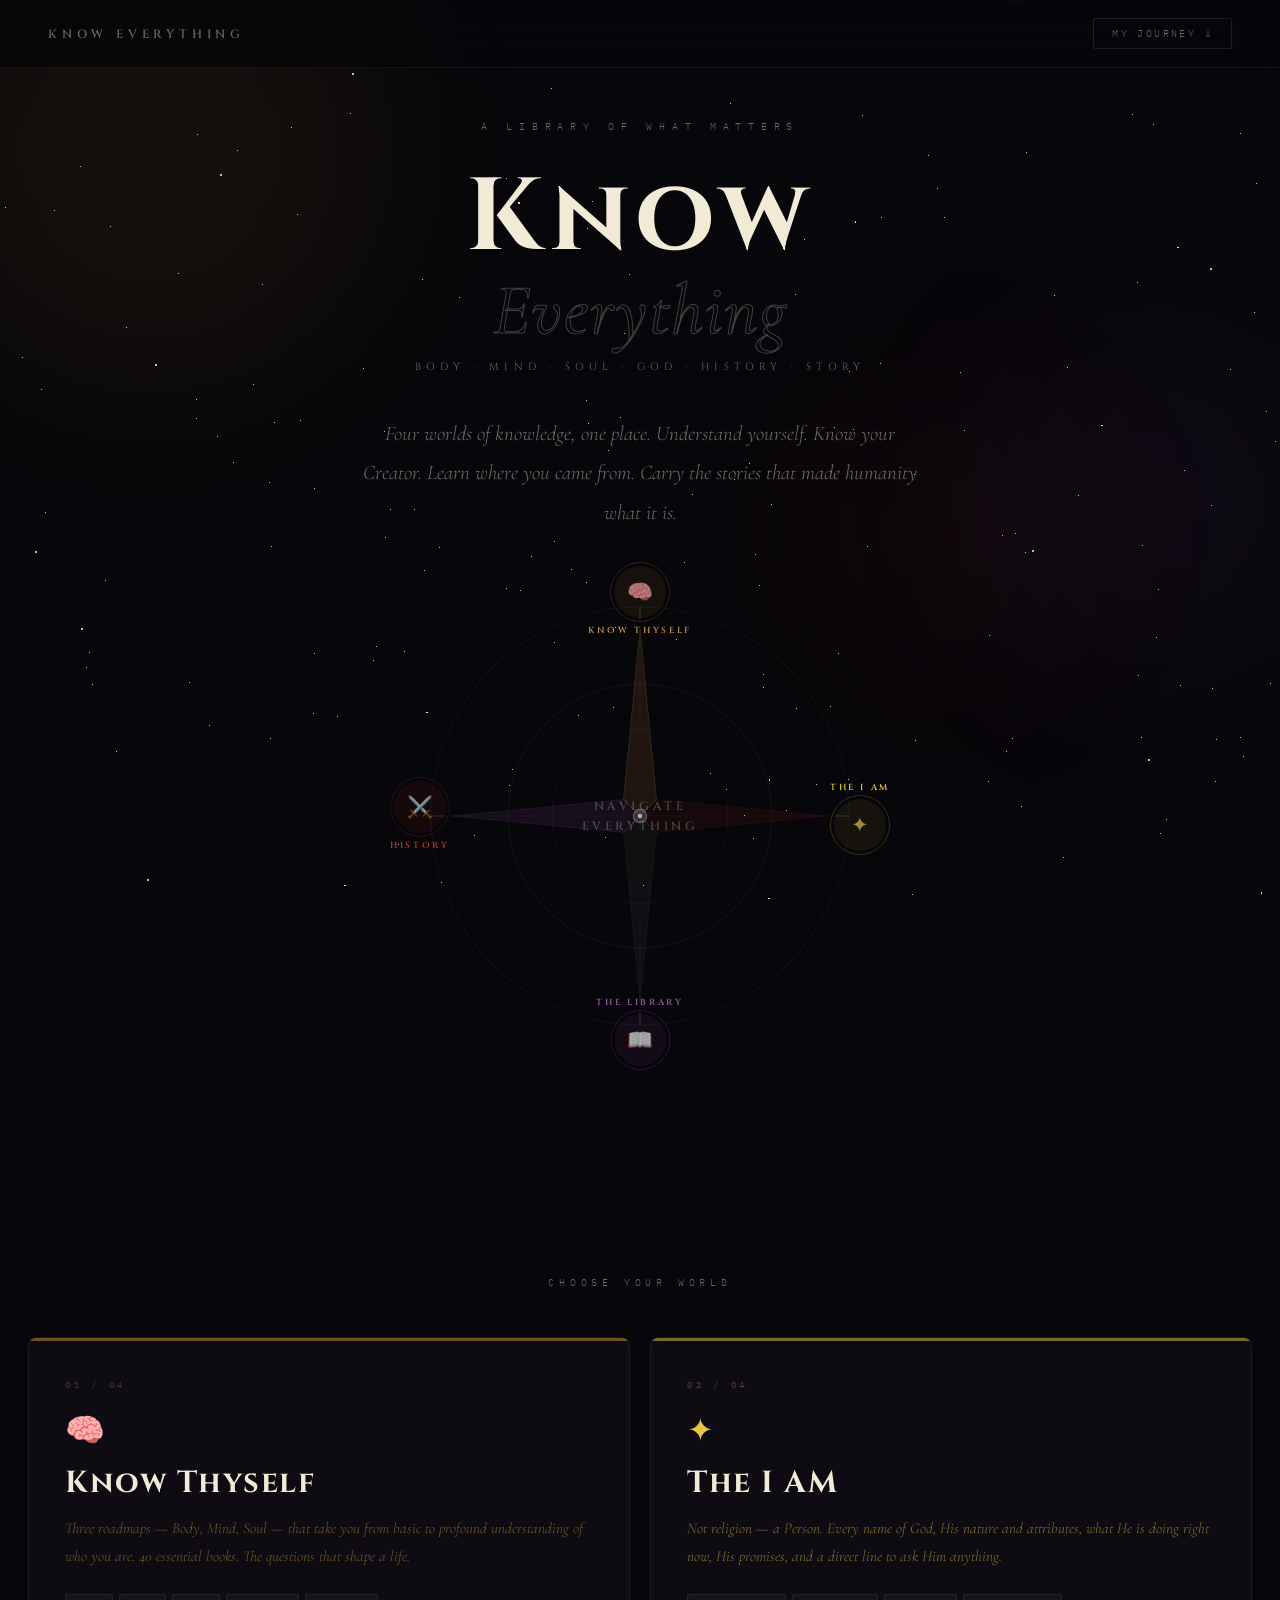
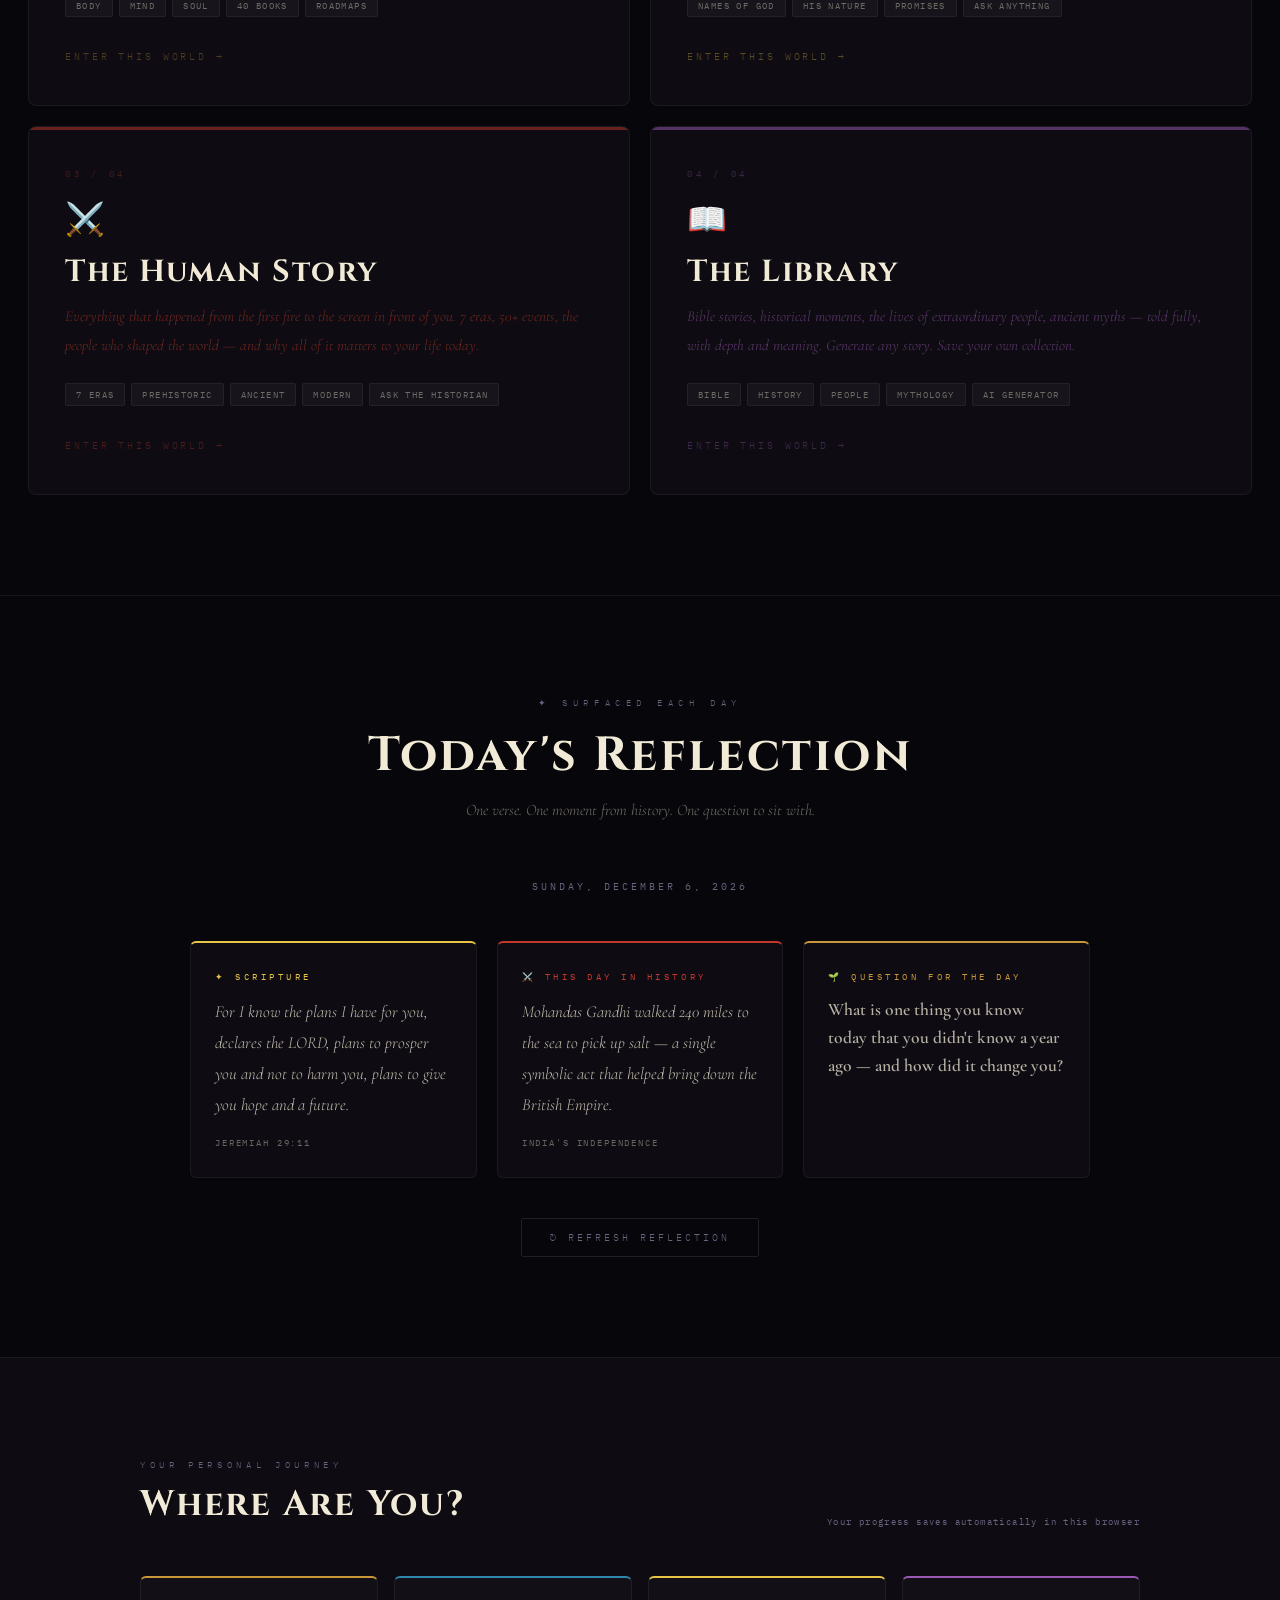
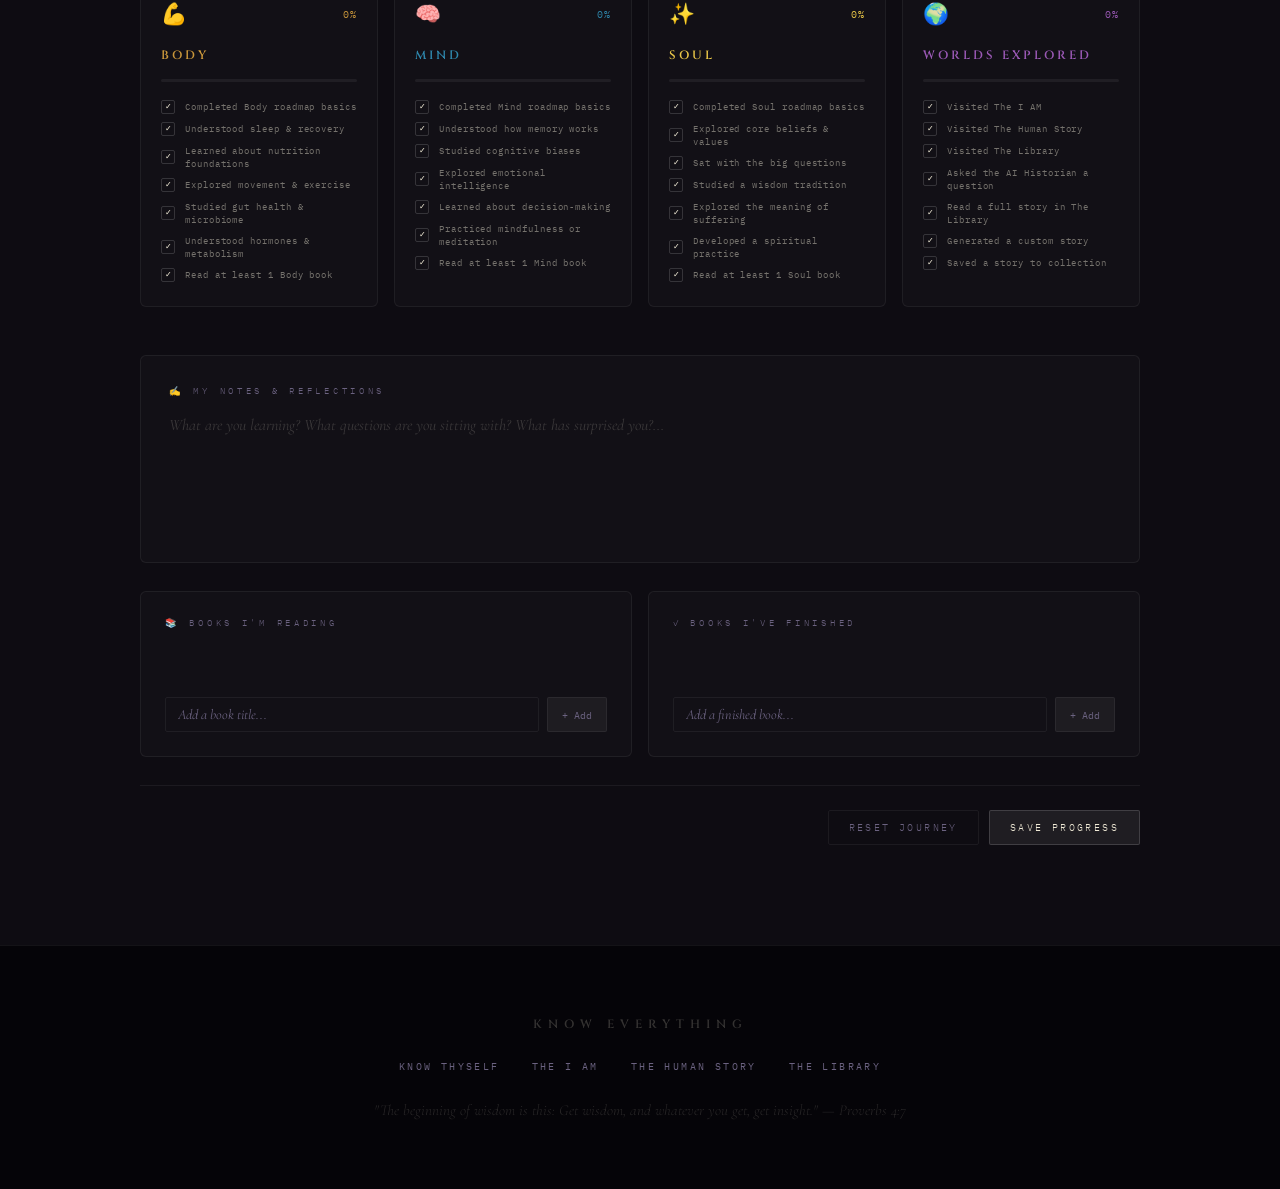
==== commit 4ddc7ab0: "Add files via upload" ====
--- a/Masterthyself/index.html
+++ b/Masterthyself/index.html
@@ -308,6 +308,6 @@
   <p class="footer-quote">"The beginning of wisdom is this: Get wisdom, and whatever you get, get insight." — Proverbs 4:7</p>
 </footer>
 
-<script src="script.js"></script>
+<script src="index.js"></script>
 </body>
 </html>
--- a/Masterthyself/index.css
+++ b/Masterthyself/index.css
@@ -1,4 +1,3 @@
-
 :root {
   --void: #07060A;
   --deep: #0E0C12;
@@ -1016,4 +1015,4 @@
   .hero-title { font-size: 2.4rem !important; }
   .pc-title { font-size: 1.2rem !important; }
   .daily-title, .tracker-title { font-size: 1.5rem !important; }
-}
+};
